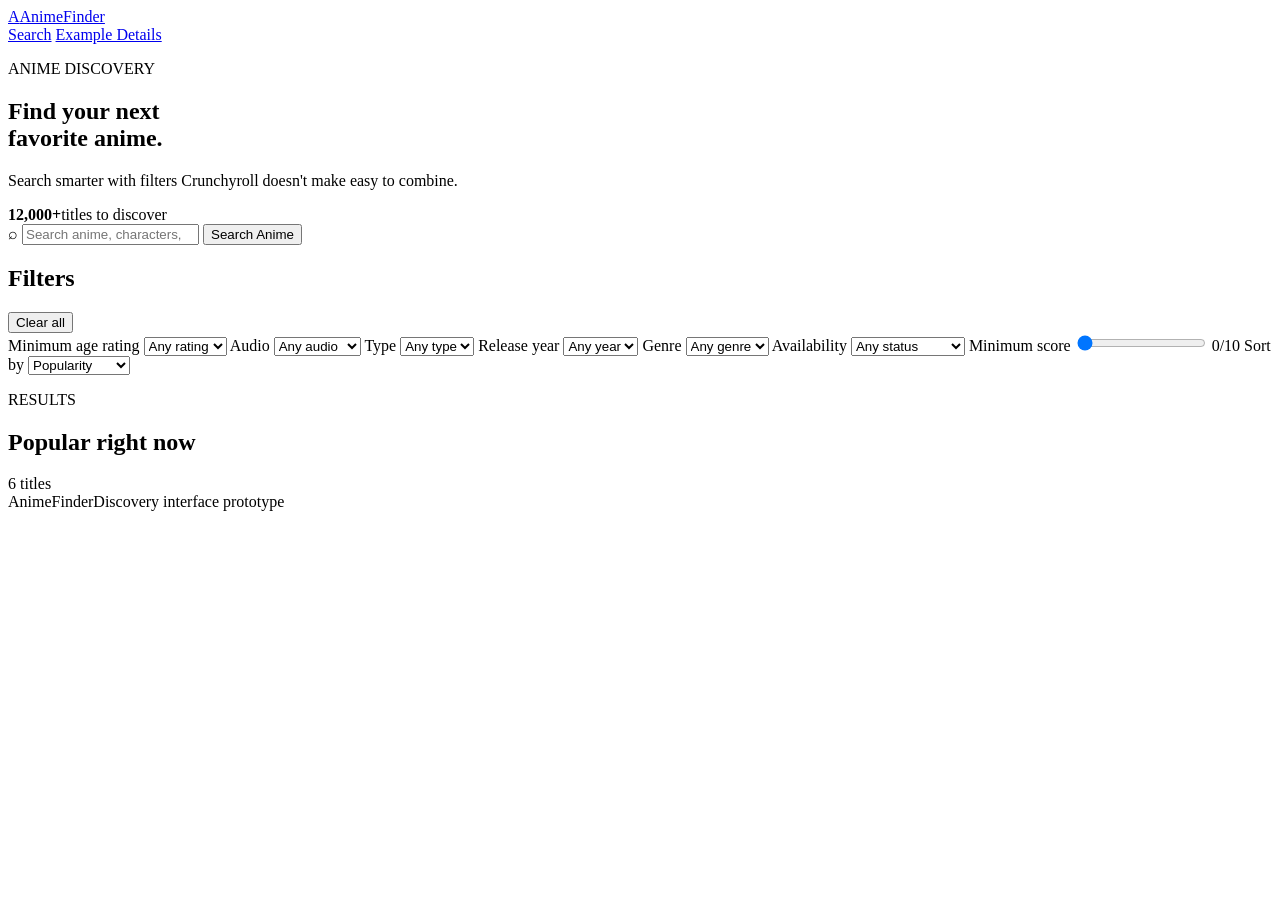
==== index.html @ 9abd4b2b "Build initial anime searcher pages" ====
<!doctype html>
<html lang="en">
<head>
  <meta charset="UTF-8">
  <meta name="viewport" content="width=device-width, initial-scale=1.0">
  <meta name="description" content="Advanced anime search and discovery.">
  <title>AnimeFinder — Advanced Anime Search</title>
  <link rel="stylesheet" href="styles.css">
</head>
<body>
  <header class="topbar">
    <a class="brand" href="index.html"><span class="brand-mark">A</span><span>AnimeFinder</span></a>
    <nav>
      <a class="active" href="index.html">Search</a>
      <a href="details.html">Example Details</a>
    </nav>
  </header>

  <main>
    <section class="hero">
      <div>
        <p class="eyebrow">ANIME DISCOVERY</p>
        <h1>Find your next<br><span>favorite anime.</span></h1>
        <p class="hero-copy">Search smarter with filters Crunchyroll doesn't make easy to combine.</p>
      </div>
      <div class="hero-stat"><strong>12,000+</strong><span>titles to discover</span></div>
    </section>

    <section class="search-shell">
      <div class="search-row">
        <label class="search-box">
          <span>⌕</span>
          <input id="search" type="search" placeholder="Search anime, characters, or keywords...">
        </label>
        <button class="primary" id="searchButton">Search Anime</button>
      </div>

      <div class="content-grid">
        <aside class="filters">
          <div class="filter-header"><h2>Filters</h2><button id="clear">Clear all</button></div>

          <label>Minimum age rating
            <select id="age">
              <option value="">Any rating</option>
              <option value="7">7+</option>
              <option value="13">13+</option>
              <option value="16">16+</option>
              <option value="18">18+</option>
            </select>
          </label>

          <label>Audio
            <select id="audio">
              <option value="">Any audio</option>
              <option>Dub</option><option>Sub</option><option>Sub & Dub</option>
            </select>
          </label>

          <label>Type
            <select id="type">
              <option value="">Any type</option>
              <option>TV</option><option>Movie</option><option>OVA</option><option>Special</option>
            </select>
          </label>

          <label>Release year
            <select id="year">
              <option value="">Any year</option>
              <option>2026</option><option>2025</option><option>2024</option><option>2023</option><option>2022</option><option>2021</option><option>2020</option>
            </select>
          </label>

          <label>Genre
            <select id="genre">
              <option value="">Any genre</option>
              <option>Action</option><option>Adventure</option><option>Comedy</option><option>Fantasy</option><option>Romance</option><option>Sci-Fi</option><option>Drama</option>
            </select>
          </label>

          <label>Availability
            <select id="status">
              <option value="">Any status</option>
              <option>Currently Airing</option><option>Finished</option>
            </select>
          </label>

          <label>Minimum score
            <input id="score" type="range" min="0" max="10" step=".5" value="0">
            <span class="range-value"><span id="scoreValue">0</span>/10</span>
          </label>

          <label>Sort by
            <select id="sort">
              <option>Popularity</option><option>Highest rated</option><option>Newest</option><option>Alphabetical</option>
            </select>
          </label>
        </aside>

        <section class="results">
          <div class="results-head"><div><p class="eyebrow">RESULTS</p><h2 id="resultTitle">Popular right now</h2></div><span id="count">6 titles</span></div>
          <div class="cards" id="cards"></div>
        </section>
      </div>
    </section>
  </main>

  <footer><span>AnimeFinder</span><span>Discovery interface prototype</span></footer>
  <script src="app.js"></script>
</body>
</html>
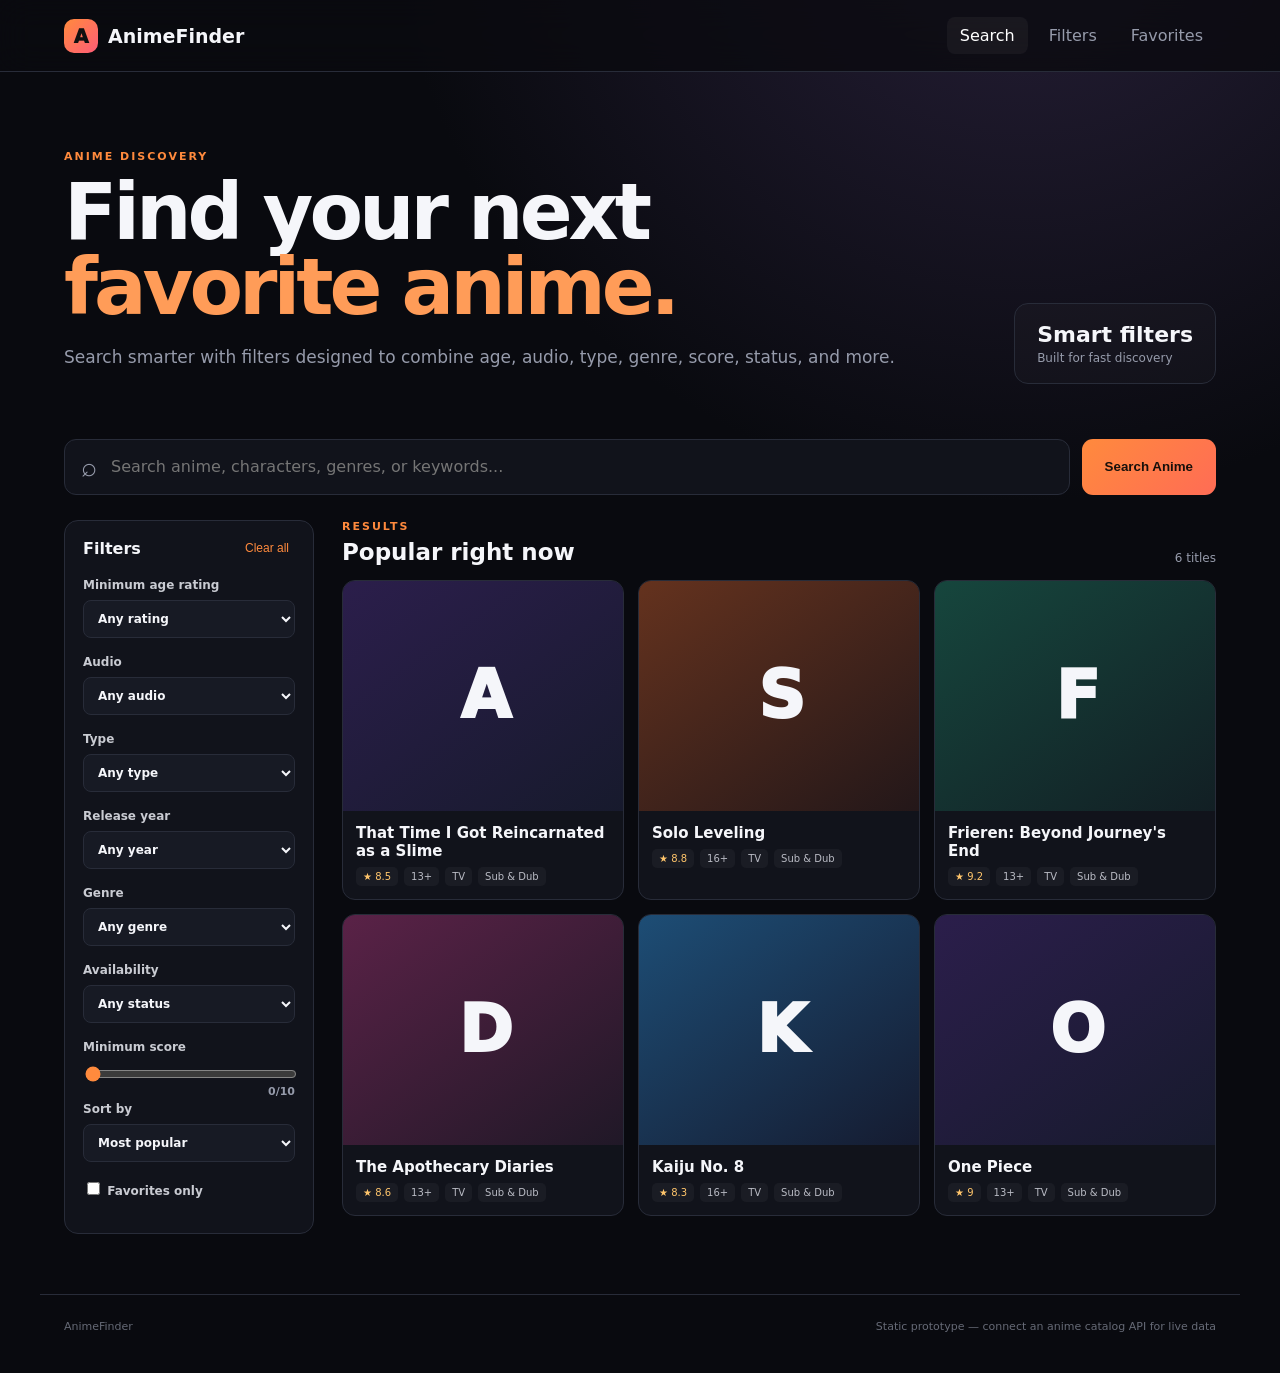
==== commit 3f1b8d9b: "Improve anime search UI and filters" ====
--- a/index.html
+++ b/index.html
@@ -3,7 +3,8 @@
 <head>
   <meta charset="UTF-8">
   <meta name="viewport" content="width=device-width, initial-scale=1.0">
-  <meta name="description" content="Advanced anime search and discovery.">
+  <meta name="description" content="AnimeFinder — advanced anime search with detailed filters, ratings, audio, status, and Crunchyroll links.">
+  <meta name="theme-color" content="#090a0f">
   <title>AnimeFinder — Advanced Anime Search</title>
   <link rel="stylesheet" href="styles.css">
 </head>
@@ -12,7 +13,8 @@
     <a class="brand" href="index.html"><span class="brand-mark">A</span><span>AnimeFinder</span></a>
     <nav>
       <a class="active" href="index.html">Search</a>
-      <a href="details.html">Example Details</a>
+      <a href="#filters">Filters</a>
+      <a href="#favorites-panel">Favorites</a>
     </nav>
   </header>
 
@@ -21,22 +23,22 @@
       <div>
         <p class="eyebrow">ANIME DISCOVERY</p>
         <h1>Find your next<br><span>favorite anime.</span></h1>
-        <p class="hero-copy">Search smarter with filters Crunchyroll doesn't make easy to combine.</p>
+        <p class="hero-copy">Search smarter with filters designed to combine age, audio, type, genre, score, status, and more.</p>
       </div>
-      <div class="hero-stat"><strong>12,000+</strong><span>titles to discover</span></div>
+      <div class="hero-stat"><strong>Smart filters</strong><span>Built for fast discovery</span></div>
     </section>
 
     <section class="search-shell">
       <div class="search-row">
         <label class="search-box">
           <span>⌕</span>
-          <input id="search" type="search" placeholder="Search anime, characters, or keywords...">
+          <input id="search" type="search" placeholder="Search anime, characters, genres, or keywords..." autocomplete="off">
         </label>
         <button class="primary" id="searchButton">Search Anime</button>
       </div>
 
       <div class="content-grid">
-        <aside class="filters">
+        <aside class="filters" id="filters">
           <div class="filter-header"><h2>Filters</h2><button id="clear">Clear all</button></div>
 
           <label>Minimum age rating
@@ -73,7 +75,7 @@
           <label>Genre
             <select id="genre">
               <option value="">Any genre</option>
-              <option>Action</option><option>Adventure</option><option>Comedy</option><option>Fantasy</option><option>Romance</option><option>Sci-Fi</option><option>Drama</option>
+              <option>Action</option><option>Adventure</option><option>Comedy</option><option>Fantasy</option><option>Romance</option><option>Sci-Fi</option><option>Drama</option><option>Mystery</option>
             </select>
           </label>
 
@@ -85,26 +87,34 @@
           </label>
 
           <label>Minimum score
-            <input id="score" type="range" min="0" max="10" step=".5" value="0">
+            <input id="score" type="range" min="0" max="10" step=".1" value="0">
             <span class="range-value"><span id="scoreValue">0</span>/10</span>
           </label>
 
           <label>Sort by
             <select id="sort">
-              <option>Popularity</option><option>Highest rated</option><option>Newest</option><option>Alphabetical</option>
+              <option>Most popular</option><option>Highest rated</option><option>Newest</option><option>Alphabetical</option>
             </select>
+          </label>
+
+          <label class="checkbox-row" id="favorites-panel">
+            <input id="favorites" type="checkbox">
+            <span>Favorites only</span>
           </label>
         </aside>
 
         <section class="results">
-          <div class="results-head"><div><p class="eyebrow">RESULTS</p><h2 id="resultTitle">Popular right now</h2></div><span id="count">6 titles</span></div>
+          <div class="results-head">
+            <div><p class="eyebrow">RESULTS</p><h2 id="resultTitle">Popular right now</h2></div>
+            <span id="count">0 titles</span>
+          </div>
           <div class="cards" id="cards"></div>
         </section>
       </div>
     </section>
   </main>
 
-  <footer><span>AnimeFinder</span><span>Discovery interface prototype</span></footer>
+  <footer><span>AnimeFinder</span><span>Static prototype — connect an anime catalog API for live data</span></footer>
   <script src="app.js"></script>
 </body>
-</html>+</html>
--- a/styles.css
+++ b/styles.css
@@ -0,0 +1 @@
+:root{--bg:#090a0f;--panel:#11131b;--panel2:#171a24;--line:#282c39;--text:#f5f6fa;--muted:#969bab;--accent:#ff8a3d;--accent2:#ffb35c}*{box-sizing:border-box}body{margin:0;background:radial-gradient(circle at 80% -10%,#28203a 0,transparent 35%),var(--bg);color:var(--text);font-family:Inter,ui-sans-serif,system-ui,-apple-system,BlinkMacSystemFont,"Segoe UI",sans-serif}a{color:inherit;text-decoration:none}.topbar{height:72px;border-bottom:1px solid var(--line);display:flex;align-items:center;justify-content:space-between;padding:0 5%;background:#0a0b10cc;backdrop-filter:blur(16px);position:sticky;top:0;z-index:5}.brand{display:flex;align-items:center;gap:10px;font-weight:800;font-size:19px}.brand-mark{display:grid;place-items:center;width:34px;height:34px;border-radius:10px;background:linear-gradient(135deg,var(--accent),#ff5c77);color:#111;font-weight:950}.topbar nav{display:flex;gap:8px}.topbar nav a{padding:9px 13px;color:var(--muted);border-radius:8px}.topbar nav a.active,.topbar nav a:hover{color:#fff;background:#ffffff0b}.hero{max-width:1200px;margin:0 auto;padding:78px 24px 55px;display:flex;justify-content:space-between;align-items:end}.eyebrow{font-size:11px;letter-spacing:2px;font-weight:800;color:var(--accent);margin:0 0 12px}.hero h1{font-size:clamp(44px,7vw,78px);line-height:.96;letter-spacing:-4px;margin:0}.hero h1 span{color:#ff9c58}.hero-copy{color:var(--muted);font-size:17px;margin-top:22px}.hero-stat{border:1px solid var(--line);background:#ffffff05;padding:18px 22px;border-radius:14px;min-width:150px}.hero-stat strong,.hero-stat span{display:block}.hero-stat strong{font-size:22px}.hero-stat span{color:var(--muted);font-size:12px;margin-top:4px}.search-shell{max-width:1200px;margin:0 auto;padding:0 24px 60px}.search-row{display:flex;gap:12px;margin-bottom:25px}.search-box{display:flex;align-items:center;gap:12px;background:var(--panel);border:1px solid var(--line);border-radius:12px;padding:0 16px;flex:1}.search-box span{font-size:27px;color:var(--muted)}input,select{font:inherit;color:var(--text)}.search-box input{width:100%;height:54px;background:none;border:0;outline:0}.primary{border:0;border-radius:11px;background:linear-gradient(135deg,var(--accent),#ff6c55);color:#17100b;font-weight:800;padding:0 23px;cursor:pointer}.primary:hover{filter:brightness(1.08)}.content-grid{display:grid;grid-template-columns:250px 1fr;gap:28px}.filters{border:1px solid var(--line);background:var(--panel);border-radius:14px;padding:18px;height:max-content}.filter-header{display:flex;justify-content:space-between;align-items:center;margin-bottom:20px}.filter-header h2{margin:0;font-size:16px}.filter-header button{border:0;background:none;color:var(--accent);cursor:pointer;font-size:12px}.filters label{display:block;color:#c9cbd2;font-size:12px;font-weight:650;margin:17px 0}.filters select{display:block;width:100%;margin-top:8px;background:var(--panel2);border:1px solid var(--line);padding:10px;border-radius:8px;outline:0}.filters input[type=range]{width:100%;margin-top:12px;accent-color:var(--accent)}.range-value{float:right;color:var(--muted);font-size:11px}.results-head{display:flex;justify-content:space-between;align-items:end;margin-bottom:15px}.results-head h2{margin:0;font-size:23px}.results-head .eyebrow{margin-bottom:6px}.results-head>span{color:var(--muted);font-size:12px}.cards{display:grid;grid-template-columns:repeat(3,1fr);gap:14px}.card{overflow:hidden;border:1px solid var(--line);background:var(--panel);border-radius:13px;transition:.2s}.card:hover{transform:translateY(-3px);border-color:#444958}.poster{height:230px;display:grid;place-items:center;font-size:65px;font-weight:950;letter-spacing:-5px;background:linear-gradient(145deg,#2b1e4b,#171a2d)}.poster.orange{background:linear-gradient(145deg,#64321e,#231719)}.poster.green{background:linear-gradient(145deg,#16463d,#121f24)}.poster.pink{background:linear-gradient(145deg,#5a2247,#201827)}.poster.blue{background:linear-gradient(145deg,#1d4d75,#151b30)}.card-body{padding:13px}.card h3{font-size:15px;margin:0 0 7px}.meta{display:flex;gap:6px;flex-wrap:wrap}.meta span,.pills span{font-size:10px;padding:4px 7px;border-radius:5px;background:#ffffff0a;color:#b9bbc4}.rating{color:#ffc56b!important}.detail-page{max-width:1100px;margin:auto;padding:55px 24px 80px}.back{color:var(--muted);font-size:13px}.detail-hero{display:grid;grid-template-columns:280px 1fr;gap:40px;margin-top:30px;align-items:center}.detail-hero .poster{height:390px;border-radius:14px}.detail-hero h1{font-size:clamp(35px,5vw,62px);line-height:1;letter-spacing:-3px;margin:0 0 18px}.pills{display:flex;gap:7px;flex-wrap:wrap}.description{color:var(--muted);line-height:1.7;max-width:650px}.score-big{font-size:32px;font-weight:850;margin:25px 0}.score-big small{font-size:14px;color:var(--muted)}.inline{display:inline-flex;height:45px;align-items:center}.info-grid{display:grid;grid-template-columns:repeat(4,1fr);border:1px solid var(--line);border-radius:13px;margin-top:45px}.info-grid div{padding:20px;border-right:1px solid var(--line)}.info-grid div:last-child{border:0}.info-grid b,.info-grid span{display:block}.info-grid b{font-size:11px;color:var(--muted);text-transform:uppercase}.info-grid span{margin-top:7px;font-size:14px}footer{max-width:1200px;margin:auto;padding:25px 24px 40px;border-top:1px solid var(--line);display:flex;justify-content:space-between;color:#666a76;font-size:11px}@media(max-width:800px){.hero{display:block;padding-top:55px}.hero-stat{margin-top:25px;width:max-content}.content-grid{grid-template-columns:1fr}.filters{order:1}.results{order:0}.cards{grid-template-columns:repeat(2,1fr)}.detail-hero{grid-template-columns:1fr}.detail-hero .poster{height:300px}.info-grid{grid-template-columns:1fr 1fr}.info-grid div:nth-child(2){border-right:0}.info-grid div{border-bottom:1px solid var(--line)}.search-row{flex-direction:column}.primary{height:50px}}@media(max-width:500px){.cards{grid-template-columns:1fr}.hero h1{letter-spacing:-2px}.topbar{padding:0 18px}.topbar nav a:last-child{display:none}}
